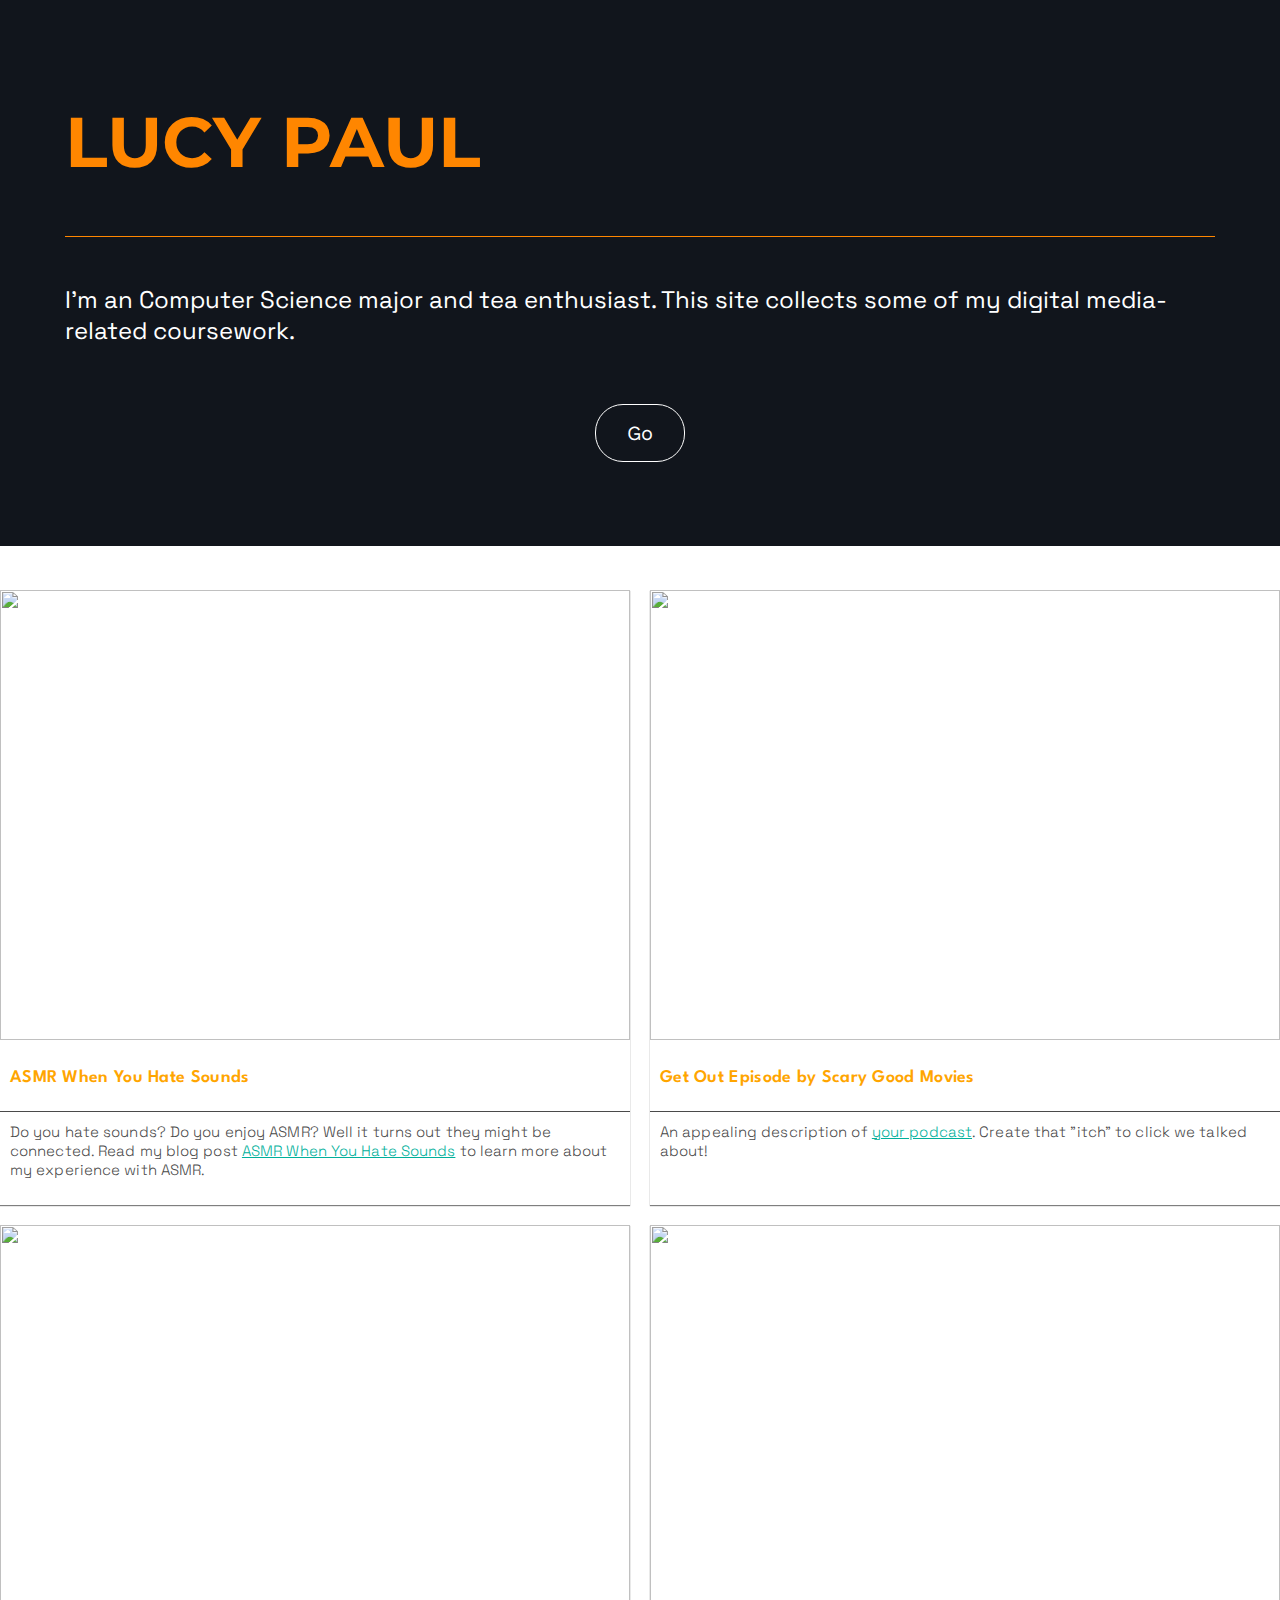
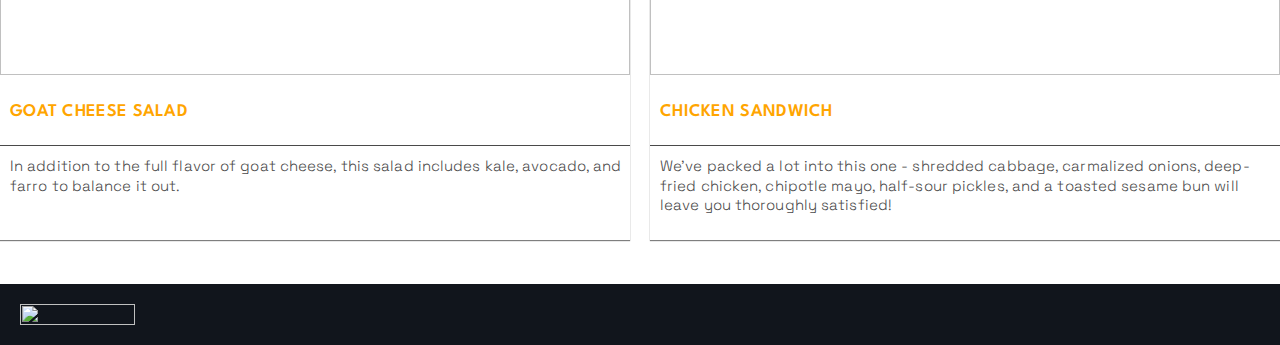
==== engl_3844/index.html @ ba5e4c86 "changed font and color" ====
<!DOCTYPE html>
<html>

  <head>
    <meta charset="utf-8">
    <meta name="viewport" content="width=device-width, initial-scale=1.0, maximum-scale=1.0, user-scalable=no">
    <title>Lucy Paul</title>
    <link rel="stylesheet" type="text/css" href="reset.css" />
    <link rel="stylesheet" type="text/css" href="css/style.css" />
    <link href="https://fonts.googleapis.com/css?family=Poppins:400,600" rel="stylesheet">
    <link href="https://fonts.googleapis.com/css?family=Work+Sans" rel="stylesheet">
    <link rel="preconnect" href="https://fonts.googleapis.com">
    <link rel="preconnect" href="https://fonts.gstatic.com" crossorigin>
    <link href="https://fonts.googleapis.com/css2?family=Montserrat&family=Space+Grotesk&family=Spartan&display=swap" rel="stylesheet">
  </head>

  <body>

    <div class="container">

      <header>
        <div class="wrapper">
          <h1>LUCY PAUL</h1>
            <p class="bio"> I'm an Computer Science major and tea enthusiast. This site collects some of my digital media-related coursework.
            </p>
          <div class="buttonBox">
            <a class="myButton" href="#projects">Go</a>
          </div>
        </div>
      </header>

      <main id="projects">
        <div class="recipe a">
          <img src="https://content.codecademy.com/courses/learn-css-grid/lesson-ii/image-1.png" />
          <h2>ASMR When You Hate Sounds</h2>
          <p class="description">Do you hate sounds? Do you enjoy ASMR? Well it turns out they might be connected. Read my blog post
            <a href="https://medium.com/@lucy1011995/asmr-when-you-hate-sounds-7d8714d0677a" target="_blank">ASMR When You Hate Sounds</a> to learn more about my experience with ASMR.
          </p>
        </div>
        <div class="recipe b">
          <img src="https://content.codecademy.com/courses/learn-css-grid/lesson-ii/image-2.png" />
          <h2>Get Out Episode by Scary Good Movies</h2>
          <p class="description">
            An appealing description of <a href="https://soundcloud.com/clairemccartney-131801271/get-out?si=905d99a883a74bce98a535a64012cbf5" target="_blank">your podcast</a>. Create that "itch" to click we talked about!
          </p>
        </div>
        <div class="recipe c">
          <img src="https://content.codecademy.com/courses/learn-css-grid/lesson-ii/image-5.png" />
          <h2>GOAT CHEESE SALAD</h2>
          <p class="description">
            In addition to the full flavor of goat cheese, this salad includes kale, avocado, and farro to balance it out.</p>
        </div>
        <div class="recipe d">
          <img src="https://content.codecademy.com/courses/learn-css-grid/lesson-ii/image-4.png" />
          <h2>CHICKEN SANDWICH</h2>
          <p class="description">
            We've packed a lot into this one - shredded cabbage, carmalized onions, deep-fried chicken, chipotle mayo, half-sour pickles, and a toasted sesame bun will leave you thoroughly satisfied!</p>
        </div>
      </main>

      <footer>
        <img src="https://content.codecademy.com/courses/learn-css-grid/lesson-ii/savory.svg" class="logo">
      </footer>

    </div>
  </body>

</html>
---- engl_3844/css/style.css ----
/* Set the scroll behavior to smooth so that when you click the in the header, the screen scrolls down rather than jumps */
html {
  scroll-behavior: smooth;
}

/* Set the margin to 0 to make sure the page stretches all the way to the edge of the browser window. */
body {
  margin: 0;
}

header, footer {
  /* background-color: #7D4E57;  Tscan Red */
  /* background-color: #293241; Gunmetal */
  /* background-color: #003E1F; British racing green */
  background-color: #11151C; Black
  /* background-color: #2D3142; space cadet */


  text-align: left;
  /*min-width: 500px;*/
}

header {
  font-family: Work Sans;
  /* color: #fff; */
  color: #FF8600; dark orange
  /* color: #EF8354; mandarin */
  /* color: #FFD100; cyber yellow */
  min-height: 100vh;
  display: flex;
}

main {
  display: grid;
  grid-template-columns: repeat(auto-fill, minmax(40%, 1fr) ) ;
  grid-gap: 20px;
  margin-top: 44px;

  justify-items: center;
  justify-content: center;
  align-items: stretch;
  align-content: center;
}

h1 {
  font-family: Montserrat;
  font-size: calc(2em + 3vw);
  padding-bottom: .67em;
  border-bottom: 1px solid;
  line-height: 1.3;
}

h2 {
  font-family: Spartan;
  font-size: 18px;
  font-weight: 600;
  letter-spacing: 0.3px;
  text-align: left;
  color: #ffa500;
  padding: 10px 0px 10px 10px;
}

img {
  width: 100%;
  height: 50vh;
  object-fit: cover;
}

.wrapper {
    max-width: 1150px;
    margin: auto;
    padding: 50px;
    display: block;
}

.bio {
  color: #ffffff;
  font-size: 24px;
  font-family: 'Space Grotesk';
}

.buttonBox {
  display: flex;
  justify-content: center;
  align-content: center;
}

.myButton {
  border-radius: 28px;
  border: 1px solid #ffffff;
  cursor: pointer;
  color: #ffffff;
  font-size: 20px;
  padding: 16px 31px;
  text-decoration: none;
  margin: 1.69em auto;
}

.myButton:hover {
    background-color:#e69708;
}

.myButton:active {
    position:relative;
    top:1px;
}

.recipe {
  box-shadow: 0 1px 1px 0 rgba(0, 0, 0, 0.5);
  width: 100%;
}

.a {

}

a {
  color: #00b09b;
}

.c {

}

.time {
  padding-left: 10px;
  padding-top: 10px;
  width: 20px;
  height: auto;
}

.mins {
  display: inline-block;
  font-family: 'Space Grotesk';
  font-size: 14px;
  font-weight: 500;
  letter-spacing: 0.3px;
  text-align: left;
  color: #4a4a4a;
  position: relative;
  bottom: 5px;
}

.description {
  font-family: 'Space Grotesk';
  font-size: 15px;
  font-weight: 300;
  line-height: 1.29;
  letter-spacing: 0.1px;
  text-align: left;
  color: #4a4a4a;
  padding: 10px 0px 10px 10px;
  border-top: 1px solid #4a4a4a;
}

.logo {
  width: 115px;
  height: 21.1px;
  object-fit: contain;
  padding: 20px;
}

.container {
  /*  min-width: 500px; */
  margin: auto;
}

footer {
  margin-top: 44px;
}

@media all and (max-width:700px) {
  main {
    grid-template-columns: 1fr;
  }
}
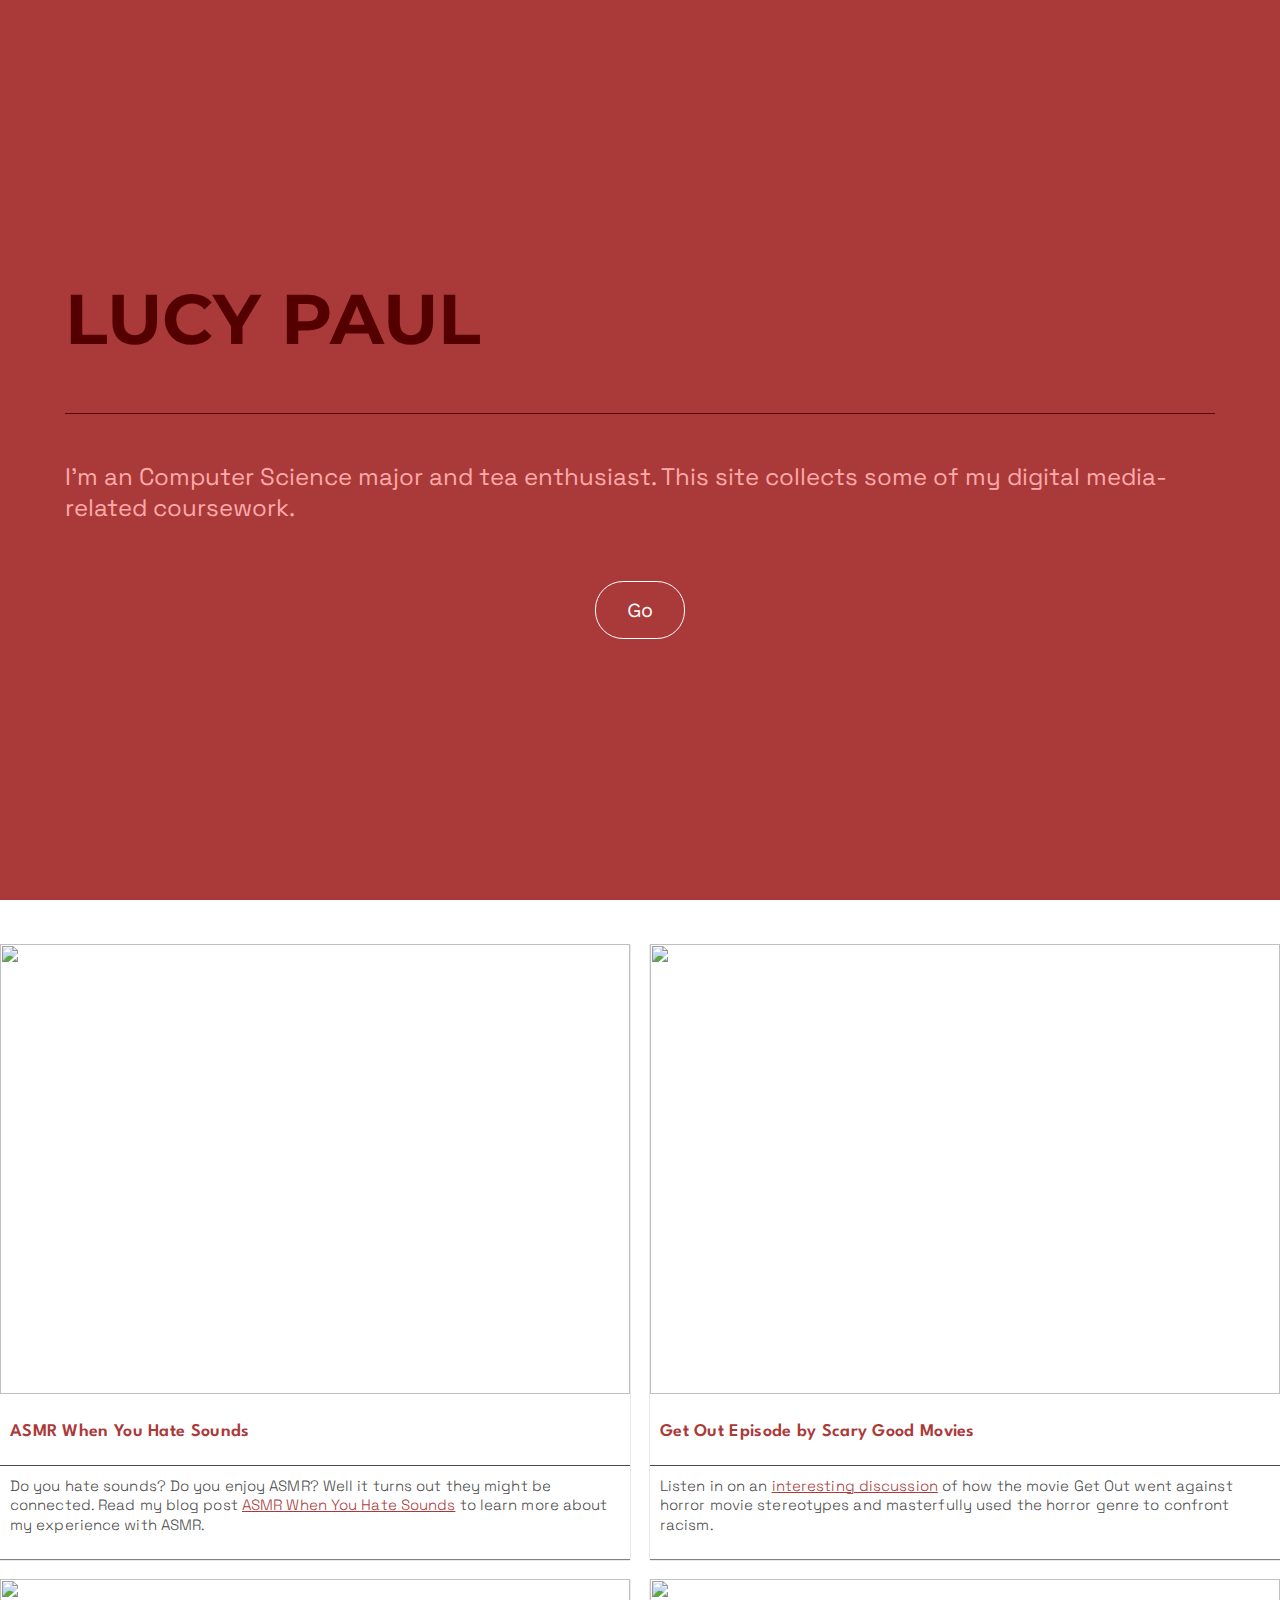
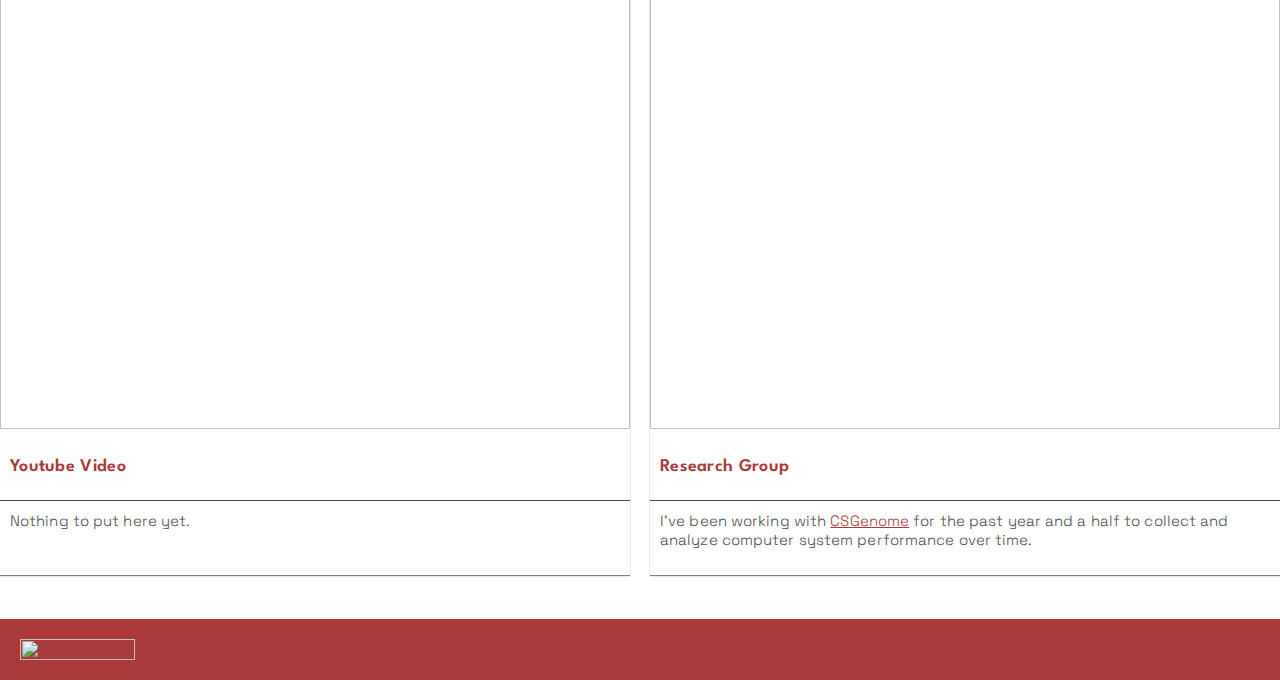
==== commit 3f1c2bb4: "finished font and color" ====
--- a/engl_3844/index.html
+++ b/engl_3844/index.html
@@ -41,20 +41,20 @@
           <img src="https://content.codecademy.com/courses/learn-css-grid/lesson-ii/image-2.png" />
           <h2>Get Out Episode by Scary Good Movies</h2>
           <p class="description">
-            An appealing description of <a href="https://soundcloud.com/clairemccartney-131801271/get-out?si=905d99a883a74bce98a535a64012cbf5" target="_blank">your podcast</a>. Create that "itch" to click we talked about!
+            Listen in on an <a href="https://soundcloud.com/clairemccartney-131801271/get-out?si=905d99a883a74bce98a535a64012cbf5" target="_blank">interesting discussion</a> of how the movie Get Out went against horror movie stereotypes and masterfully used the horror genre to confront racism.
           </p>
         </div>
         <div class="recipe c">
           <img src="https://content.codecademy.com/courses/learn-css-grid/lesson-ii/image-5.png" />
-          <h2>GOAT CHEESE SALAD</h2>
+          <h2>Youtube Video</h2>
           <p class="description">
-            In addition to the full flavor of goat cheese, this salad includes kale, avocado, and farro to balance it out.</p>
+            Nothing to put here yet.</p>
         </div>
         <div class="recipe d">
           <img src="https://content.codecademy.com/courses/learn-css-grid/lesson-ii/image-4.png" />
-          <h2>CHICKEN SANDWICH</h2>
+          <h2>Research Group</h2>
           <p class="description">
-            We've packed a lot into this one - shredded cabbage, carmalized onions, deep-fried chicken, chipotle mayo, half-sour pickles, and a toasted sesame bun will leave you thoroughly satisfied!</p>
+            I've been working with <a href="https://csgenome.org/" target="_blank">CSGenome</a> for the past year and a half to collect and analyze computer system performance over time.</p>
         </div>
       </main>
 
--- a/engl_3844/css/style.css
+++ b/engl_3844/css/style.css
@@ -12,8 +12,10 @@
   /* background-color: #7D4E57;  Tscan Red */
   /* background-color: #293241; Gunmetal */
   /* background-color: #003E1F; British racing green */
-  background-color: #11151C; Black
+  /* background-color: #11151C; Black */
   /* background-color: #2D3142; space cadet */
+  background-color: #AA3939;
+
 
 
   text-align: left;
@@ -23,9 +25,10 @@
 header {
   font-family: Work Sans;
   /* color: #fff; */
-  color: #FF8600; dark orange
+  /* color: #FF8600; dark orange */
   /* color: #EF8354; mandarin */
   /* color: #FFD100; cyber yellow */
+  color: #550000;
   min-height: 100vh;
   display: flex;
 }
@@ -52,11 +55,12 @@
 
 h2 {
   font-family: Spartan;
+  color: #AA3939;
   font-size: 18px;
   font-weight: 600;
   letter-spacing: 0.3px;
   text-align: left;
-  color: #ffa500;
+  /* color: #ffa500; */
   padding: 10px 0px 10px 10px;
 }
 
@@ -74,7 +78,8 @@
 }
 
 .bio {
-  color: #ffffff;
+  /* color: #ffffff; */
+  color: #FFAAAA;
   font-size: 24px;
   font-family: 'Space Grotesk';
 }
@@ -115,7 +120,7 @@
 }
 
 a {
-  color: #00b09b;
+  color: #AA3939;
 }
 
 .c {
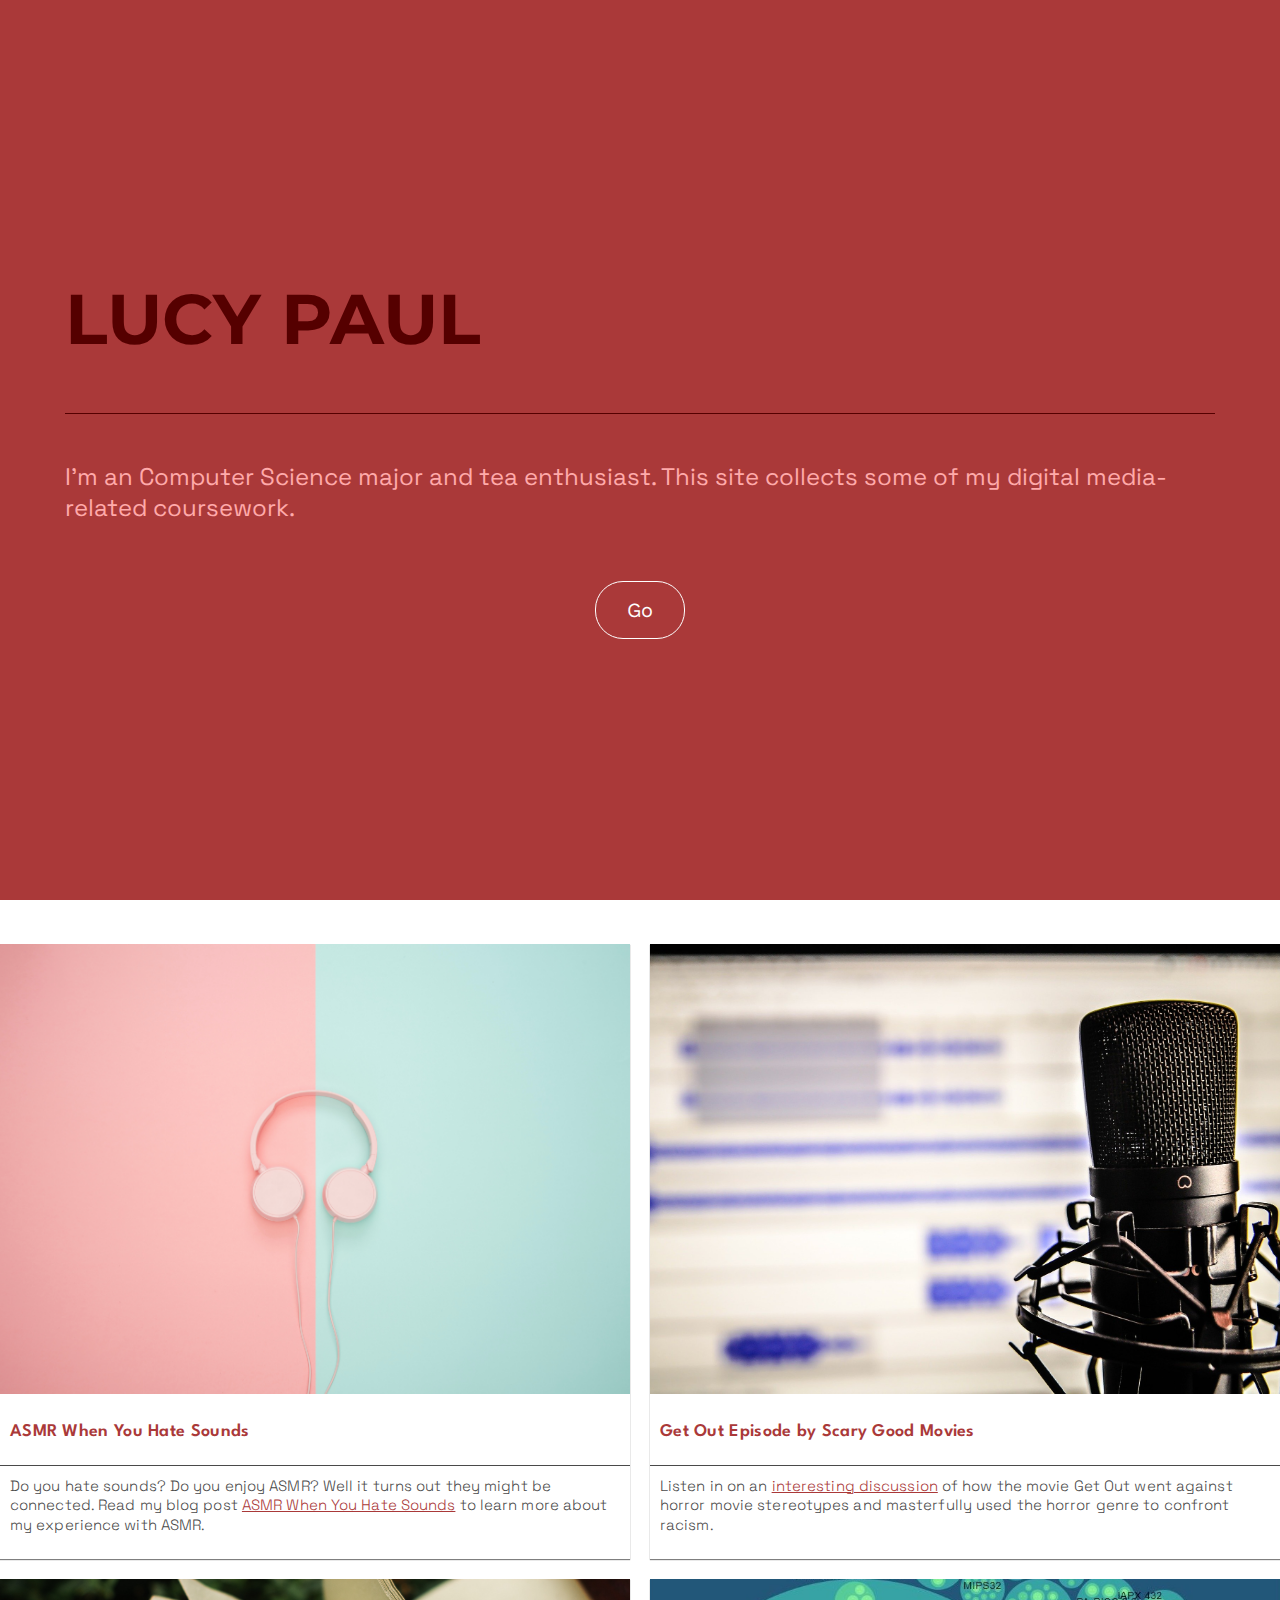
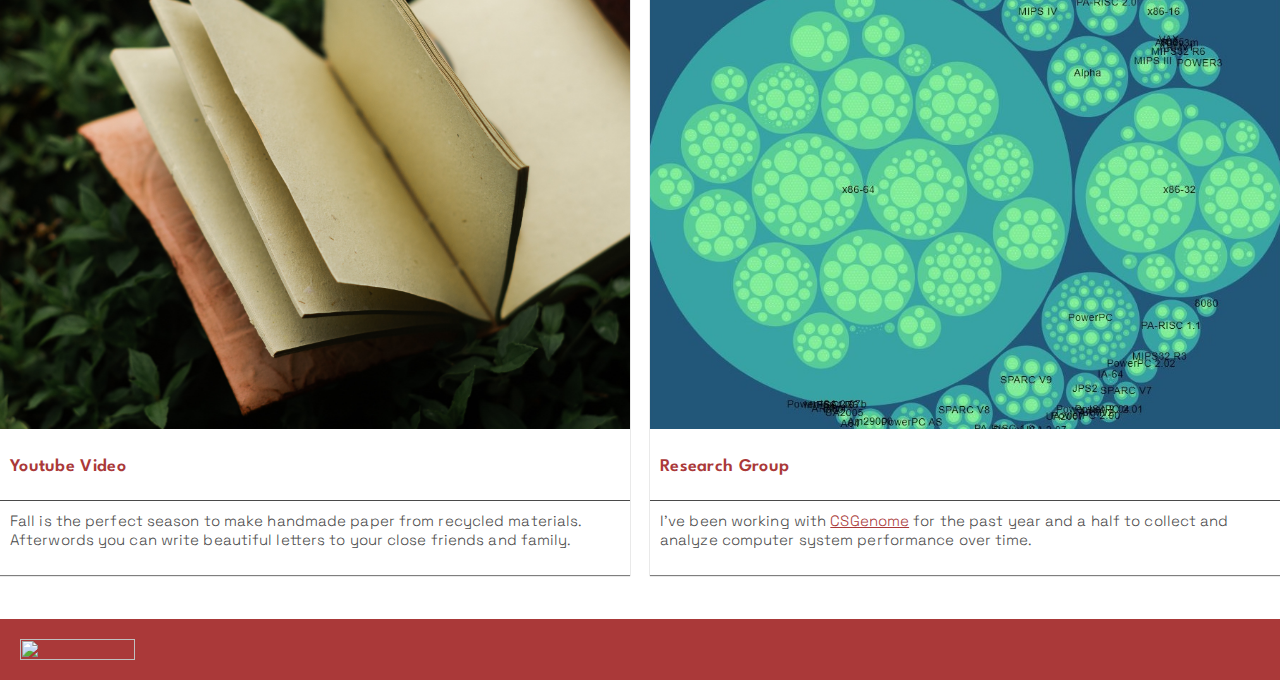
==== commit 592b50d4: "added images" ====
--- a/engl_3844/index.html
+++ b/engl_3844/index.html
@@ -31,27 +31,27 @@
 
       <main id="projects">
         <div class="recipe a">
-          <img src="https://content.codecademy.com/courses/learn-css-grid/lesson-ii/image-1.png" />
+          <img src="images/headphones.jpg" />
           <h2>ASMR When You Hate Sounds</h2>
           <p class="description">Do you hate sounds? Do you enjoy ASMR? Well it turns out they might be connected. Read my blog post
             <a href="https://medium.com/@lucy1011995/asmr-when-you-hate-sounds-7d8714d0677a" target="_blank">ASMR When You Hate Sounds</a> to learn more about my experience with ASMR.
           </p>
         </div>
         <div class="recipe b">
-          <img src="https://content.codecademy.com/courses/learn-css-grid/lesson-ii/image-2.png" />
+          <img src="images/microphone.jpg" />
           <h2>Get Out Episode by Scary Good Movies</h2>
           <p class="description">
             Listen in on an <a href="https://soundcloud.com/clairemccartney-131801271/get-out?si=905d99a883a74bce98a535a64012cbf5" target="_blank">interesting discussion</a> of how the movie Get Out went against horror movie stereotypes and masterfully used the horror genre to confront racism.
           </p>
         </div>
         <div class="recipe c">
-          <img src="https://content.codecademy.com/courses/learn-css-grid/lesson-ii/image-5.png" />
+          <img src="images/paper.jpg" />
           <h2>Youtube Video</h2>
           <p class="description">
-            Nothing to put here yet.</p>
+            Fall is the perfect season to make handmade paper from recycled materials. Afterwords you can write beautiful letters to your close friends and family.</p>
         </div>
         <div class="recipe d">
-          <img src="https://content.codecademy.com/courses/learn-css-grid/lesson-ii/image-4.png" />
+          <img src="images/csgenome.JPG" />
           <h2>Research Group</h2>
           <p class="description">
             I've been working with <a href="https://csgenome.org/" target="_blank">CSGenome</a> for the past year and a half to collect and analyze computer system performance over time.</p>
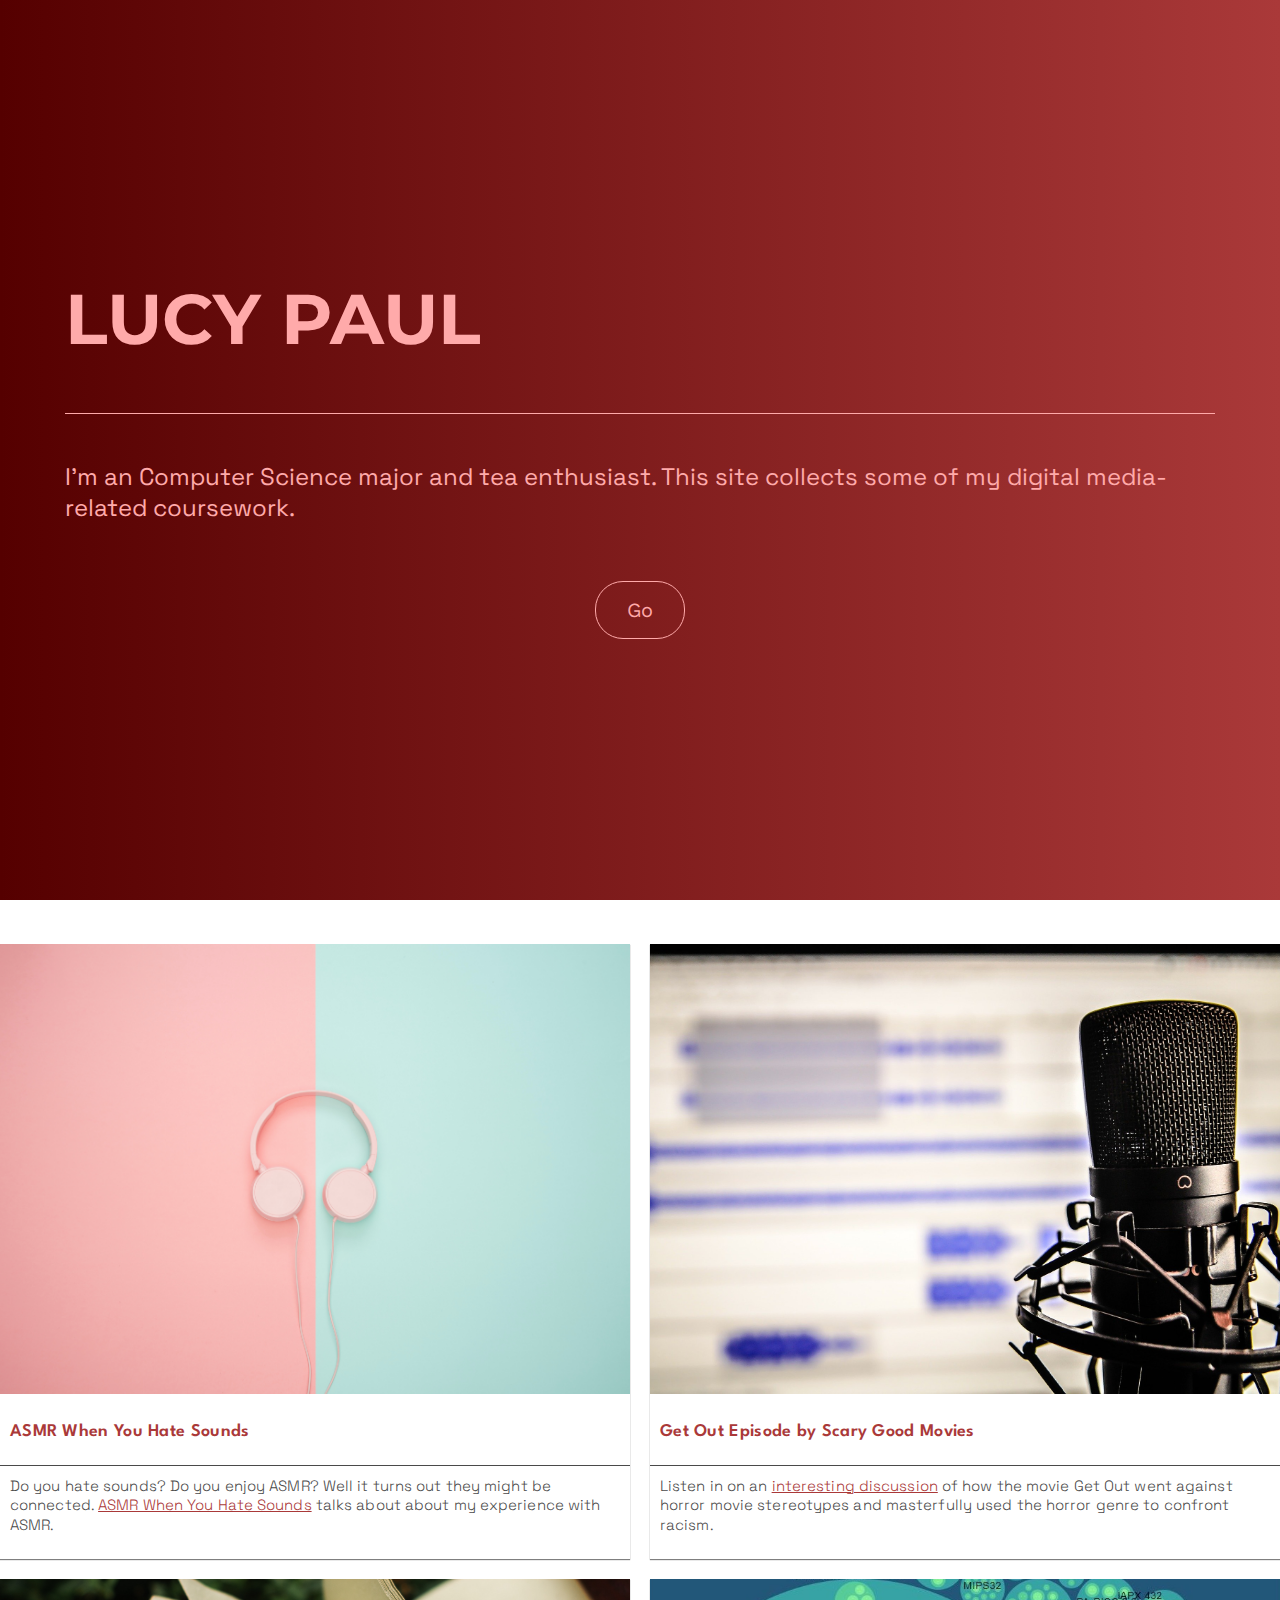
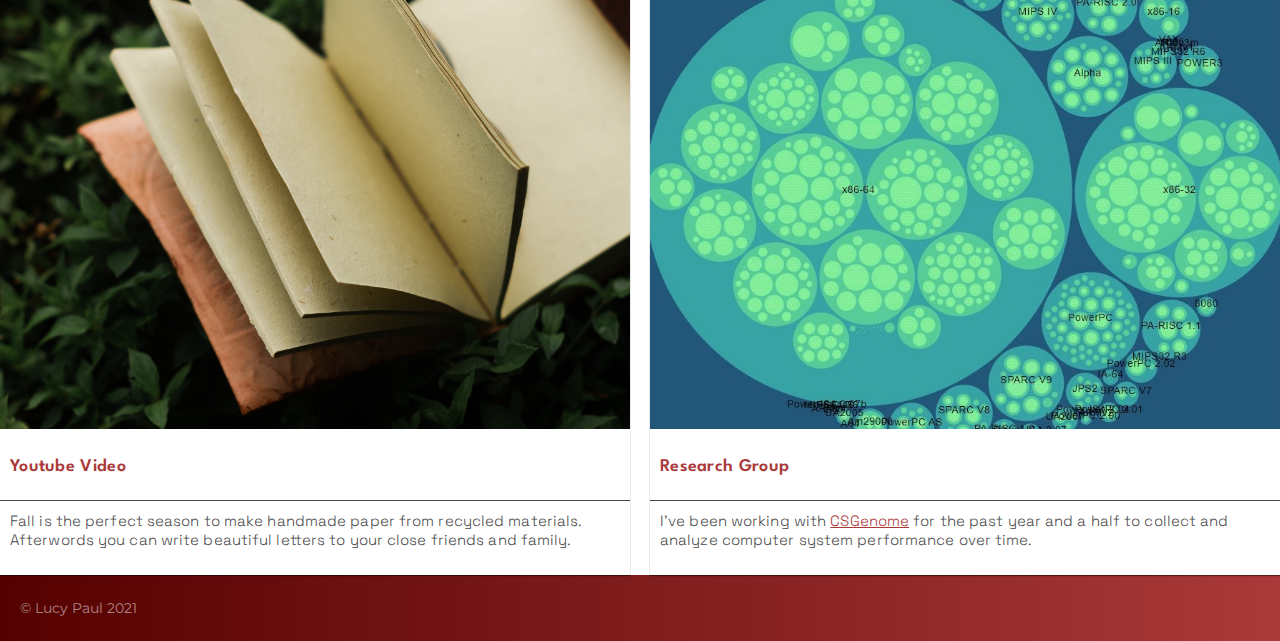
==== commit 4311b9ba: "added new header color" ====
--- a/engl_3844/index.html
+++ b/engl_3844/index.html
@@ -31,27 +31,27 @@
 
       <main id="projects">
         <div class="recipe a">
-          <img src="images/headphones.jpg" />
+          <img src="images/headphones.jpg" alt="Pink headphones with a blue and pink background"/>
           <h2>ASMR When You Hate Sounds</h2>
-          <p class="description">Do you hate sounds? Do you enjoy ASMR? Well it turns out they might be connected. Read my blog post
-            <a href="https://medium.com/@lucy1011995/asmr-when-you-hate-sounds-7d8714d0677a" target="_blank">ASMR When You Hate Sounds</a> to learn more about my experience with ASMR.
+          <p class="description">Do you hate sounds? Do you enjoy ASMR? Well it turns out they might be connected.
+            <a href="https://medium.com/@lucy1011995/asmr-when-you-hate-sounds-7d8714d0677a" target="_blank"> ASMR When You Hate Sounds</a> talks about about my experience with ASMR.
           </p>
         </div>
         <div class="recipe b">
-          <img src="images/microphone.jpg" />
+          <img src="images/microphone.jpg" alt="A microphone with a computer in the background"/>
           <h2>Get Out Episode by Scary Good Movies</h2>
           <p class="description">
             Listen in on an <a href="https://soundcloud.com/clairemccartney-131801271/get-out?si=905d99a883a74bce98a535a64012cbf5" target="_blank">interesting discussion</a> of how the movie Get Out went against horror movie stereotypes and masterfully used the horror genre to confront racism.
           </p>
         </div>
         <div class="recipe c">
-          <img src="images/paper.jpg" />
+          <img src="images/paper.jpg" alt="A book with handmade paper pages."/>
           <h2>Youtube Video</h2>
           <p class="description">
             Fall is the perfect season to make handmade paper from recycled materials. Afterwords you can write beautiful letters to your close friends and family.</p>
         </div>
         <div class="recipe d">
-          <img src="images/csgenome.JPG" />
+          <img src="images/csgenome.JPG" alt="A green and blue genome diagram."/>
           <h2>Research Group</h2>
           <p class="description">
             I've been working with <a href="https://csgenome.org/" target="_blank">CSGenome</a> for the past year and a half to collect and analyze computer system performance over time.</p>
@@ -59,7 +59,9 @@
       </main>
 
       <footer>
-        <img src="https://content.codecademy.com/courses/learn-css-grid/lesson-ii/savory.svg" class="logo">
+        <div>
+          <p class="copyright">© Lucy Paul 2021</p>
+        </div>
       </footer>
 
     </div>
--- a/engl_3844/css/style.css
+++ b/engl_3844/css/style.css
@@ -14,8 +14,11 @@
   /* background-color: #003E1F; British racing green */
   /* background-color: #11151C; Black */
   /* background-color: #2D3142; space cadet */
-  background-color: #AA3939;
+  /* background-color: #AA3939; */
 
+  background: #AA3939;  /* fallback for old browsers */
+  background: -webkit-linear-gradient(to right, #550000, #AA3939);  /* Chrome 10-25, Safari 5.1-6 */
+  background: linear-gradient(to right, #550000, #AA3939); /* W3C, IE 10+/ Edge, Firefox 16+, Chrome 26+, Opera 12+, Safari 7+ */
 
 
   text-align: left;
@@ -28,7 +31,9 @@
   /* color: #FF8600; dark orange */
   /* color: #EF8354; mandarin */
   /* color: #FFD100; cyber yellow */
-  color: #550000;
+  /* color: #550000; */
+  /* color: #2c0101; */
+  color: #FFAAAA;
   min-height: 100vh;
   display: flex;
 }
@@ -92,9 +97,9 @@
 
 .myButton {
   border-radius: 28px;
-  border: 1px solid #ffffff;
+  border: 1px solid #FFAAAA;
   cursor: pointer;
-  color: #ffffff;
+  color: #FFAAAA;
   font-size: 20px;
   padding: 16px 31px;
   text-decoration: none;
@@ -102,7 +107,7 @@
 }
 
 .myButton:hover {
-    background-color:#e69708;
+    background-color:rgba(255,255,255,0.3);
 }
 
 .myButton:active {
@@ -170,8 +175,14 @@
   margin: auto;
 }
 
-footer {
-  margin-top: 44px;
+footer div {
+  height: 100%;
+  font-family: Montserrat, sans-serif;
+  font-size: 14px;
+  display: flex;
+  align-content: center;
+  padding: 10px 20px;
+  color: rgba(255, 255, 255, 0.5);
 }
 
 @media all and (max-width:700px) {
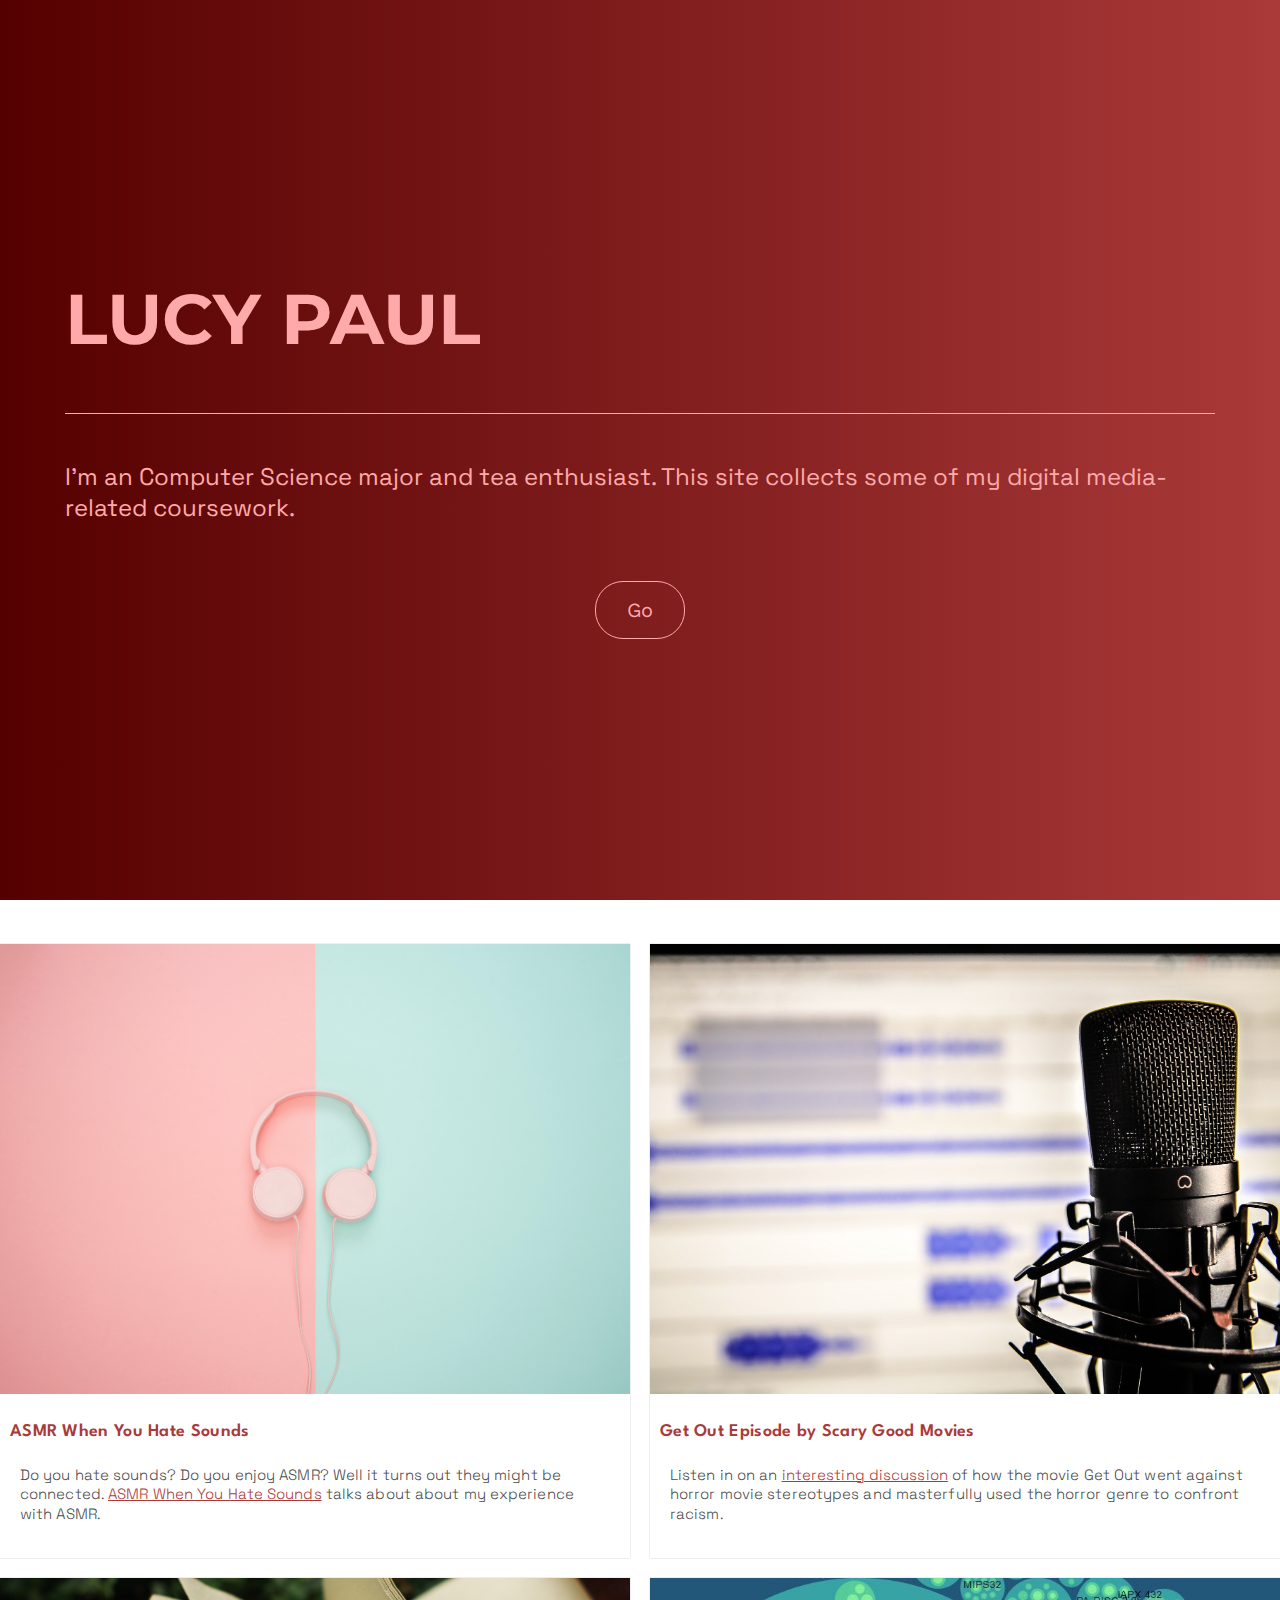
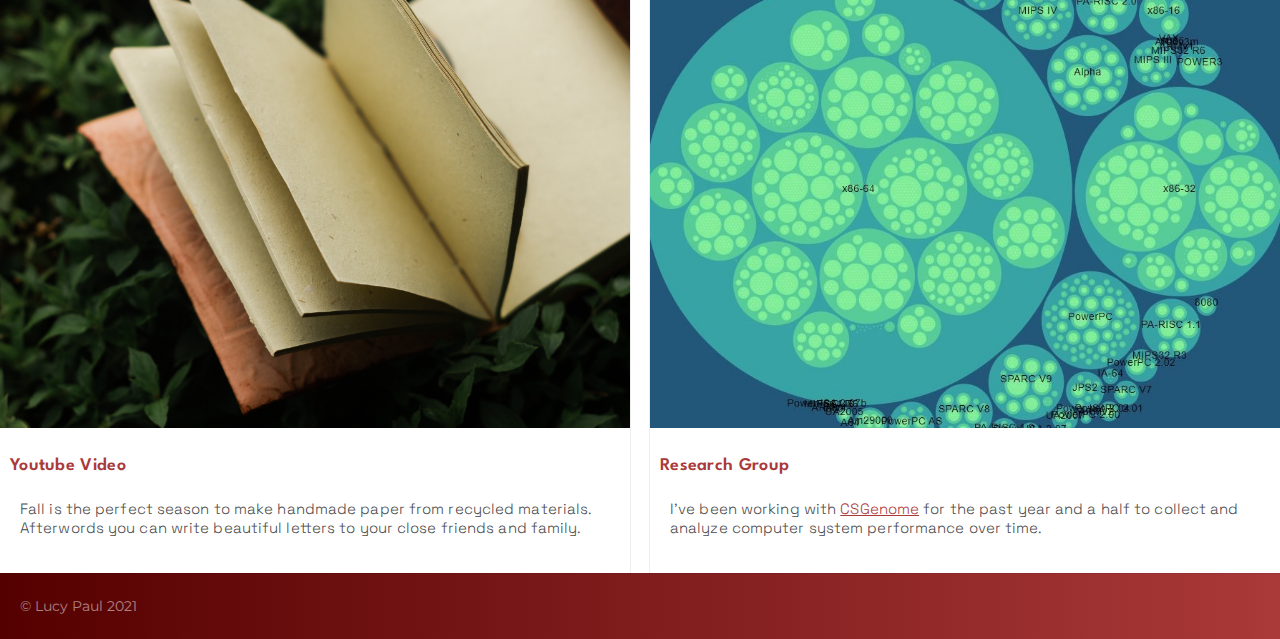
==== commit c90cf4eb: "removed some code" ====
--- a/engl_3844/index.html
+++ b/engl_3844/index.html
@@ -5,7 +5,6 @@
     <meta charset="utf-8">
     <meta name="viewport" content="width=device-width, initial-scale=1.0, maximum-scale=1.0, user-scalable=no">
     <title>Lucy Paul</title>
-    <link rel="stylesheet" type="text/css" href="reset.css" />
     <link rel="stylesheet" type="text/css" href="css/style.css" />
     <link href="https://fonts.googleapis.com/css?family=Poppins:400,600" rel="stylesheet">
     <link href="https://fonts.googleapis.com/css?family=Work+Sans" rel="stylesheet">
@@ -30,34 +29,33 @@
       </header>
 
       <main id="projects">
-        <div class="recipe a">
+        <div class="project">
           <img src="images/headphones.jpg" alt="Pink headphones with a blue and pink background"/>
           <h2>ASMR When You Hate Sounds</h2>
           <p class="description">Do you hate sounds? Do you enjoy ASMR? Well it turns out they might be connected.
             <a href="https://medium.com/@lucy1011995/asmr-when-you-hate-sounds-7d8714d0677a" target="_blank"> ASMR When You Hate Sounds</a> talks about about my experience with ASMR.
           </p>
         </div>
-        <div class="recipe b">
+        <div class="project">
           <img src="images/microphone.jpg" alt="A microphone with a computer in the background"/>
           <h2>Get Out Episode by Scary Good Movies</h2>
           <p class="description">
             Listen in on an <a href="https://soundcloud.com/clairemccartney-131801271/get-out?si=905d99a883a74bce98a535a64012cbf5" target="_blank">interesting discussion</a> of how the movie Get Out went against horror movie stereotypes and masterfully used the horror genre to confront racism.
           </p>
         </div>
-        <div class="recipe c">
+        <div class="project">
           <img src="images/paper.jpg" alt="A book with handmade paper pages."/>
           <h2>Youtube Video</h2>
           <p class="description">
             Fall is the perfect season to make handmade paper from recycled materials. Afterwords you can write beautiful letters to your close friends and family.</p>
         </div>
-        <div class="recipe d">
+        <div class="project">
           <img src="images/csgenome.JPG" alt="A green and blue genome diagram."/>
           <h2>Research Group</h2>
           <p class="description">
             I've been working with <a href="https://csgenome.org/" target="_blank">CSGenome</a> for the past year and a half to collect and analyze computer system performance over time.</p>
         </div>
       </main>
-
       <footer>
         <div>
           <p class="copyright">© Lucy Paul 2021</p>
--- a/engl_3844/css/style.css
+++ b/engl_3844/css/style.css
@@ -9,30 +9,16 @@
 }
 
 header, footer {
-  /* background-color: #7D4E57;  Tscan Red */
-  /* background-color: #293241; Gunmetal */
-  /* background-color: #003E1F; British racing green */
-  /* background-color: #11151C; Black */
-  /* background-color: #2D3142; space cadet */
-  /* background-color: #AA3939; */
 
   background: #AA3939;  /* fallback for old browsers */
   background: -webkit-linear-gradient(to right, #550000, #AA3939);  /* Chrome 10-25, Safari 5.1-6 */
   background: linear-gradient(to right, #550000, #AA3939); /* W3C, IE 10+/ Edge, Firefox 16+, Chrome 26+, Opera 12+, Safari 7+ */
 
-
   text-align: left;
-  /*min-width: 500px;*/
 }
 
 header {
   font-family: Work Sans;
-  /* color: #fff; */
-  /* color: #FF8600; dark orange */
-  /* color: #EF8354; mandarin */
-  /* color: #FFD100; cyber yellow */
-  /* color: #550000; */
-  /* color: #2c0101; */
   color: #FFAAAA;
   min-height: 100vh;
   display: flex;
@@ -65,7 +51,6 @@
   font-weight: 600;
   letter-spacing: 0.3px;
   text-align: left;
-  /* color: #ffa500; */
   padding: 10px 0px 10px 10px;
 }
 
@@ -83,7 +68,6 @@
 }
 
 .bio {
-  /* color: #ffffff; */
   color: #FFAAAA;
   font-size: 24px;
   font-family: 'Space Grotesk';
@@ -115,40 +99,13 @@
     top:1px;
 }
 
-.recipe {
-  box-shadow: 0 1px 1px 0 rgba(0, 0, 0, 0.5);
+.project {
+  box-shadow: 0 0px 1px 0 rgb(0 0 0 / 40%);
   width: 100%;
-}
-
-.a {
-
 }
 
 a {
   color: #AA3939;
-}
-
-.c {
-
-}
-
-.time {
-  padding-left: 10px;
-  padding-top: 10px;
-  width: 20px;
-  height: auto;
-}
-
-.mins {
-  display: inline-block;
-  font-family: 'Space Grotesk';
-  font-size: 14px;
-  font-weight: 500;
-  letter-spacing: 0.3px;
-  text-align: left;
-  color: #4a4a4a;
-  position: relative;
-  bottom: 5px;
 }
 
 .description {
@@ -159,19 +116,10 @@
   letter-spacing: 0.1px;
   text-align: left;
   color: #4a4a4a;
-  padding: 10px 0px 10px 10px;
-  border-top: 1px solid #4a4a4a;
-}
-
-.logo {
-  width: 115px;
-  height: 21.1px;
-  object-fit: contain;
-  padding: 20px;
+  padding: 0 20px 20px 20px;
 }
 
 .container {
-  /*  min-width: 500px; */
   margin: auto;
 }
 
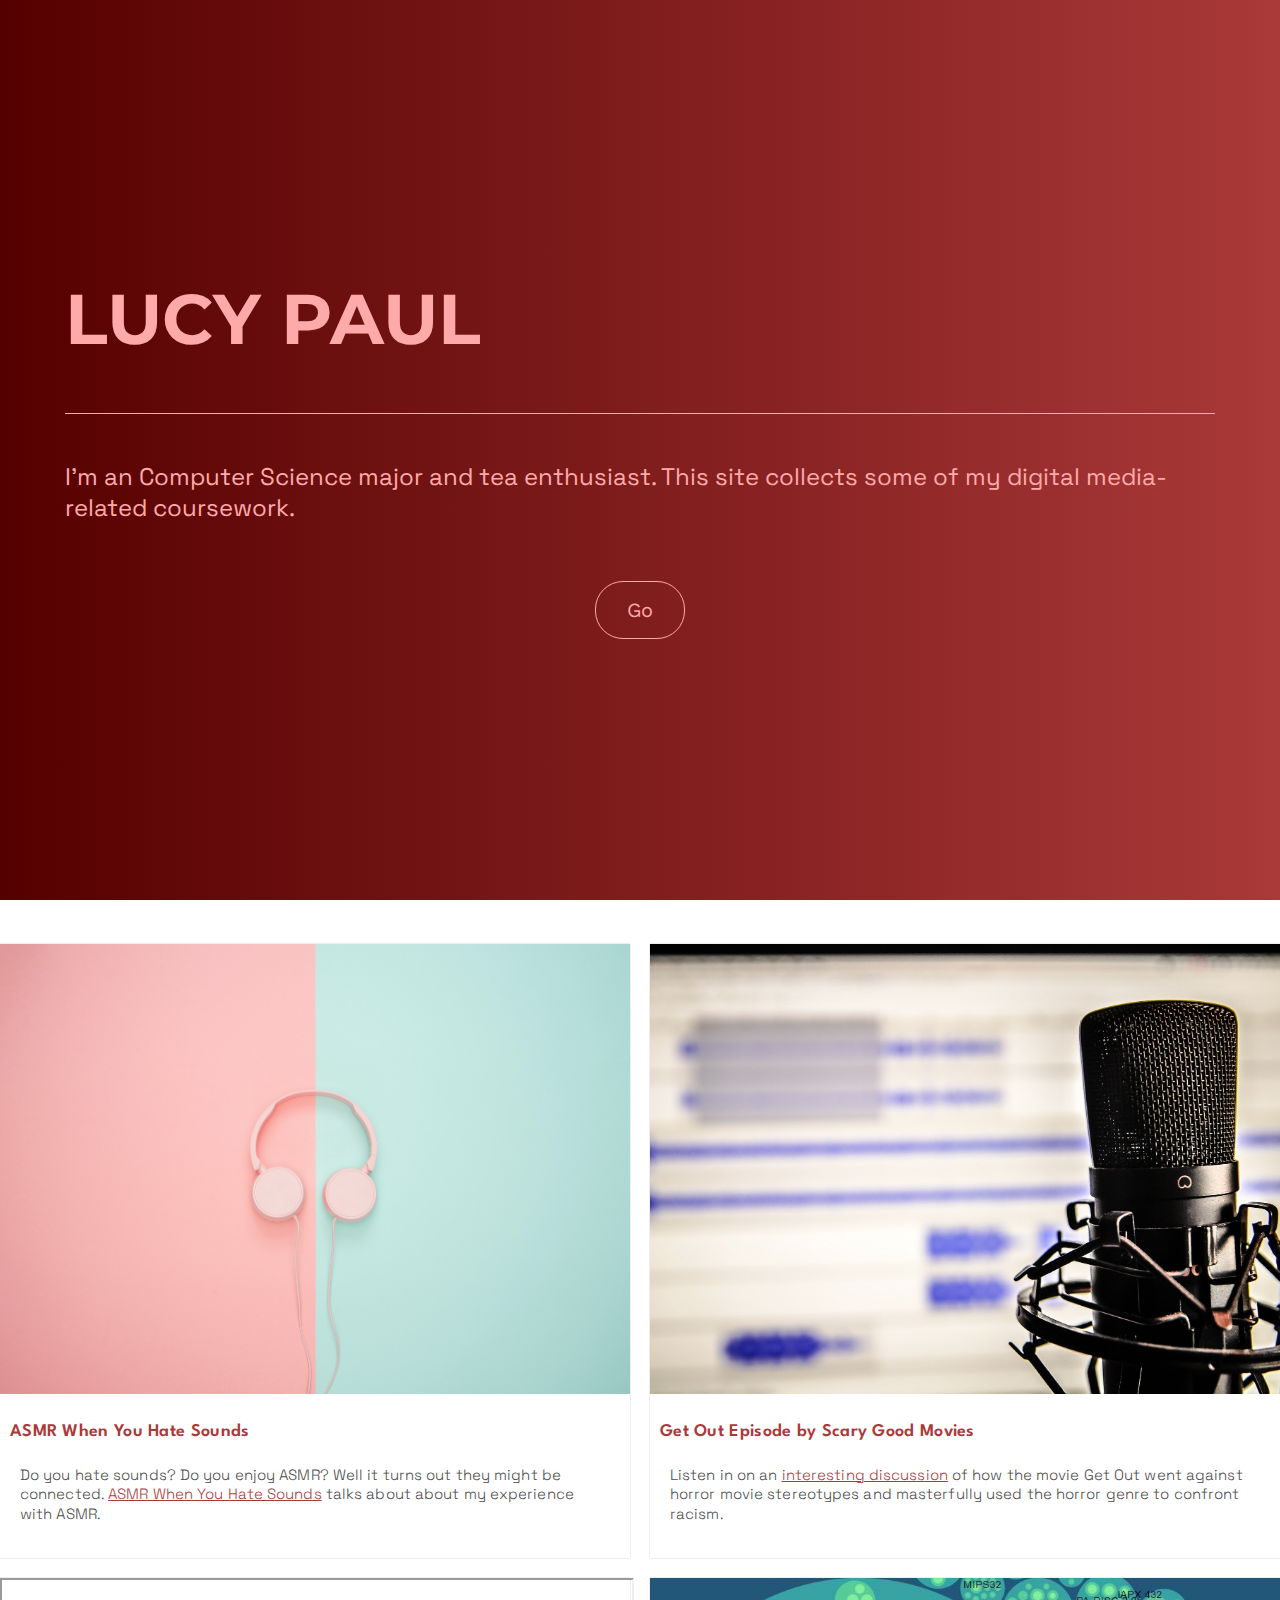
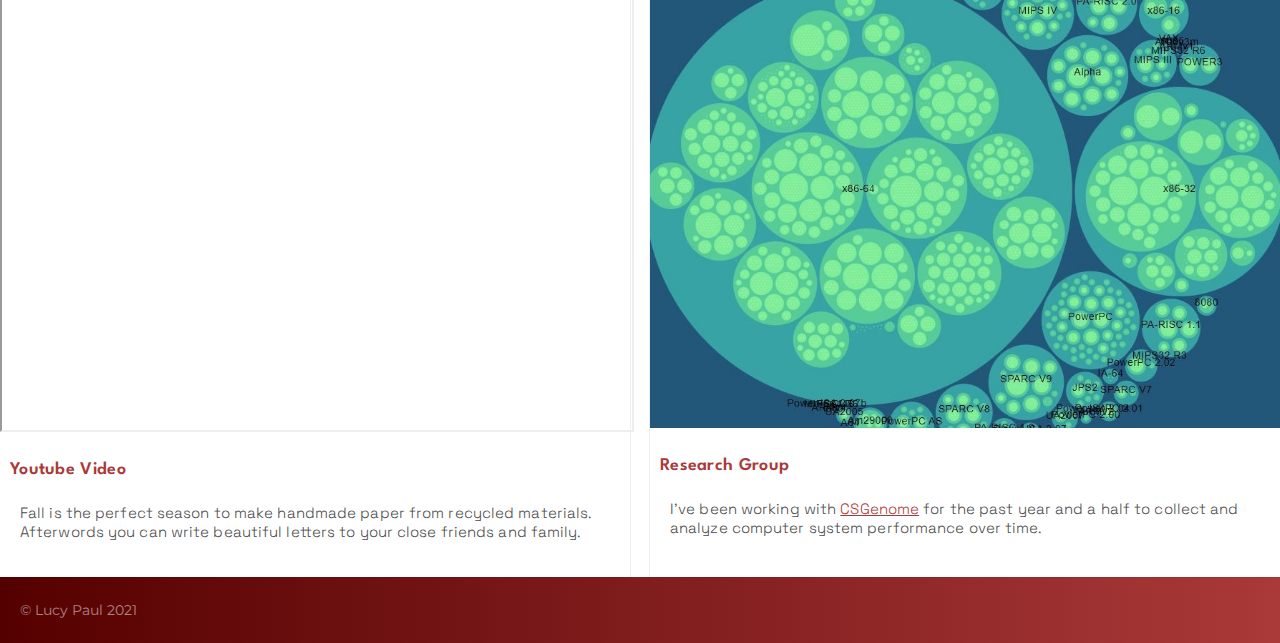
==== commit 7345b42b: "added video embed" ====
--- a/engl_3844/index.html
+++ b/engl_3844/index.html
@@ -44,7 +44,8 @@
           </p>
         </div>
         <div class="project">
-          <img src="images/paper.jpg" alt="A book with handmade paper pages."/>
+          <!-- <img src="images/paper.jpg" alt="A book with handmade paper pages."/> -->
+          <iframe width="420" height="315" src="https://www.youtube.com/embed/0PxnMVWGaqs"></iframe>
           <h2>Youtube Video</h2>
           <p class="description">
             Fall is the perfect season to make handmade paper from recycled materials. Afterwords you can write beautiful letters to your close friends and family.</p>
--- a/engl_3844/css/style.css
+++ b/engl_3844/css/style.css
@@ -55,6 +55,12 @@
 }
 
 img {
+  width: 100%;
+  height: 50vh;
+  object-fit: cover;
+}
+
+iframe {
   width: 100%;
   height: 50vh;
   object-fit: cover;
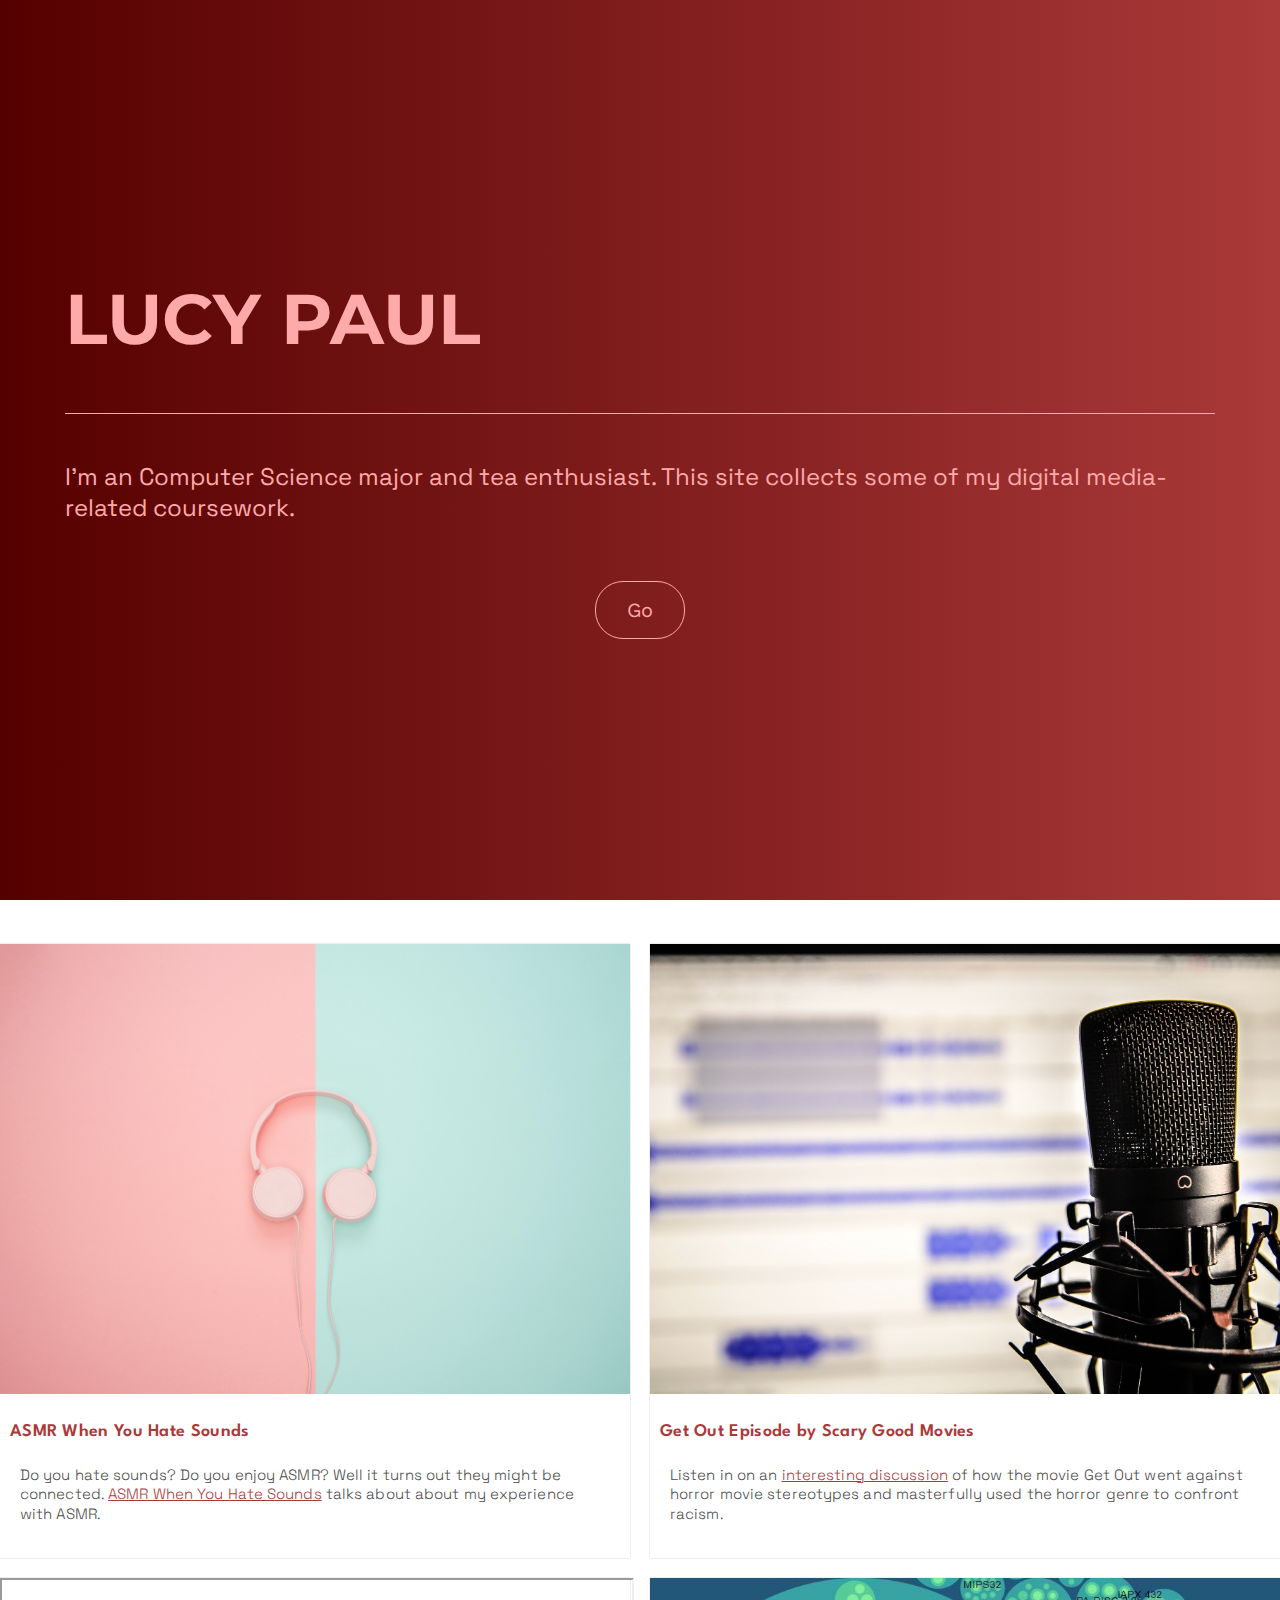
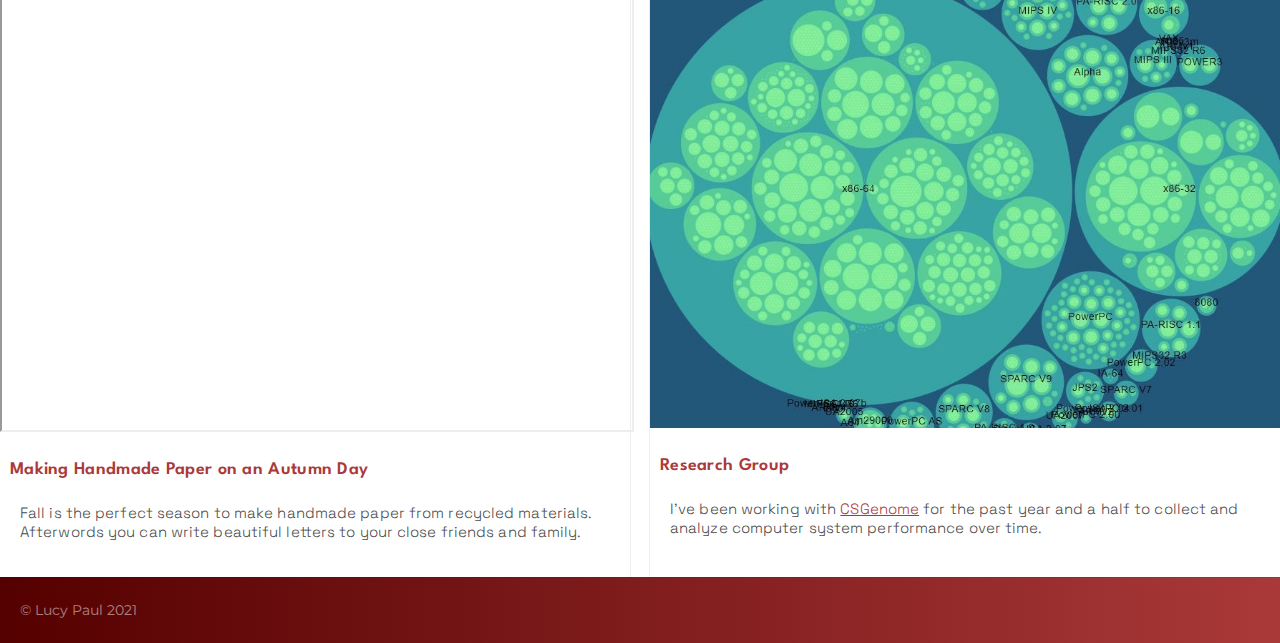
==== commit 474b22ad: "changed name of video div" ====
--- a/engl_3844/index.html
+++ b/engl_3844/index.html
@@ -46,7 +46,7 @@
         <div class="project">
           <!-- <img src="images/paper.jpg" alt="A book with handmade paper pages."/> -->
           <iframe width="420" height="315" src="https://www.youtube.com/embed/0PxnMVWGaqs"></iframe>
-          <h2>Youtube Video</h2>
+          <h2>Making Handmade Paper on an Autumn Day</h2>
           <p class="description">
             Fall is the perfect season to make handmade paper from recycled materials. Afterwords you can write beautiful letters to your close friends and family.</p>
         </div>
